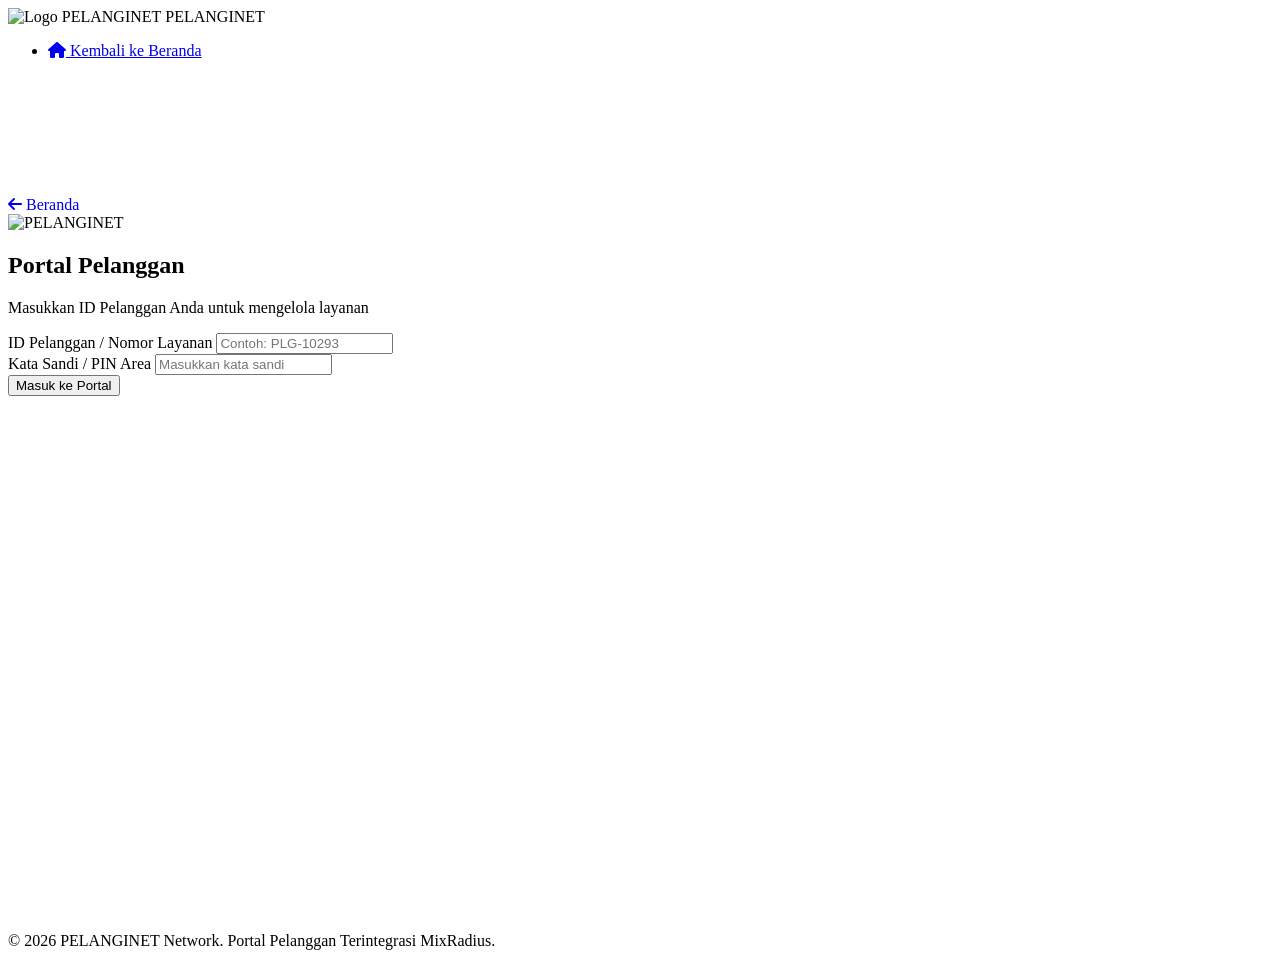
==== client.html @ 5dbf08d7 "Initial upload" ====
<!DOCTYPE html>
<html lang="id">
<head>
    <meta charset="UTF-8">
    <meta name="viewport" content="width=device-width, initial-scale=1.0, maximum-scale=1.0, user-scalable=no">
    <title>Portal Pelanggan - PELANGINET</title>
    <link rel="stylesheet" href="style.css">
    <link href="https://fonts.googleapis.com/css2?family=Poppins:wght@300;400;600;700&display=swap" rel="stylesheet">
    <link rel="stylesheet" href="https://cdnjs.cloudflare.com/ajax/libs/font-awesome/6.0.0/css/all.min.css">
</head>
<body style="background: var(--bg-light);">

<!-- NAVBAR CLIENT -->
<nav class="navbar">
    <div class="container nav-flex">
        <div class="logo">
            <img src="img/logo.png" alt="Logo PELANGINET" class="logo-img">
            PELANGI<span>NET</span>
        </div>
        <ul class="nav-links">
            <li><a href="index.html"><i class="fas fa-home"></i> Kembali ke Beranda</a></li>
        </ul>
    </div>
</nav>

<!-- CLIENT AREA SECTION -->
<section class="section" style="padding-top: 120px; min-height: 80vh;">
    <div class="container">
        
        <!-- FORM LOGIN CLIENT AREA -->
        <div id="login-client-card" class="client-card">
            <a href="index.html" class="btn-back" style="display:inline-block; text-decoration:none;"><i class="fas fa-arrow-left"></i> Beranda</a>
            <div class="client-header">
                <img src="img/logo.png" alt="PELANGINET" class="client-logo">
                <h2>Portal Pelanggan</h2>
                <p>Masukkan ID Pelanggan Anda untuk mengelola layanan</p>
            </div>
            <form id="formLoginClient" onsubmit="prosesLoginClient(event)">
                <div class="form-group">
                    <label for="idPelanggan">ID Pelanggan / Nomor Layanan</label>
                    <input type="text" id="idPelanggan" placeholder="Contoh: PLG-10293" required>
                </div>
                <div class="form-group">
                    <label for="passClient">Kata Sandi / PIN Area</label>
                    <input type="password" id="passClient" placeholder="Masukkan kata sandi" required>
                </div>
                <button type="submit" class="btn-submit">Masuk ke Portal</button>
            </form>
        </div>

        <!-- DASHBOARD CLIENT (INTEGRASI MIXRADIUS API UI) -->
        <div id="dashboard-client" class="dashboard-wrapper" style="display: none;">
            <div class="dash-topbar">
                <div>
                    <span class="welcome-text">Selamat Datang,</span>
                    <h3 id="dashNamaUser">Budi Santoso</h3>
                    <small id="dashIdUser">ID: PLG-10293</small>
                </div>
                <button class="btn-logout" onclick="logoutClient()"><i class="fas fa-sign-out-alt"></i> Keluar</button>
            </div>

            <div class="dash-grid">
                <!-- Status & Paket -->
                <div class="dash-card">
                    <div class="dash-card-header">
                        <i class="fas fa-wifi icon-dash"></i>
                        <h4>Status Berlangganan</h4>
                    </div>
                    <div class="status-badge active" id="dashStatusTag">AKTIF</div>
                    <div class="dash-info-list">
                        <p><strong>Paket:</strong> <span id="dashPaket">PELANGI Prime (7 Mbps)</span></p>
                        <p><strong>IP Address:</strong> <span id="dashIP">10.20.0.105</span></p>
                        <p><strong>Jatuh Tempo:</strong> <span id="dashJatuhTempo">28 Juli 2026</span></p>
                    </div>
                </div>

                <!-- Pembayaran Online -->
                <div class="dash-card">
                    <div class="dash-card-header">
                        <i class="fas fa-file-invoice-dollar icon-dash"></i>
                        <h4>Tagihan Bulan Ini</h4>
                    </div>
                    <div class="price-tag" id="dashTagihan">Rp 150.000</div>
                    <p class="text-sub">Status: <span id="statusBayar" class="text-unpaid">Belum Dibayar</span></p>
                    <button class="btn-card mt-15" onclick="prosesBayarOnline()">Bayar Online Sekarang <i class="fas fa-credit-card"></i></button>
                </div>

                <!-- Ubah Password Modem (MixRadius Integration) -->
                <div class="dash-card full-width">
                    <div class="dash-card-header">
                        <i class="fas fa-key icon-dash"></i>
                        <h4>Ubah Kata Sandi Wi-Fi Modem</h4>
                    </div>
                    <p class="text-sub">Perubahan password akan langsung dikirimkan ke perangkat modem Anda melalui sistem MixRadius.</p>
                    
                    <form id="formGantiPassWifi" onsubmit="prosesGantiPassWifi(event)" class="form-wifi">
                        <div class="form-group-inline">
                            <div class="form-group">
                                <label>SSID / Nama Wi-Fi</label>
                                <input type="text" id="wifiSSID" value="PELANGINET_BUDI" required>
                            </div>
                            <div class="form-group">
                                <label>Kata Sandi Wi-Fi Baru</label>
                                <input type="password" id="wifiPasswordBaru" placeholder="Minimal 8 karakter" minlength="8" required>
                            </div>
                        </div>
                        <button type="submit" class="btn-submit btn-accent"><i class="fas fa-sync"></i> Perbarui Password Wi-Fi</button>
                    </form>
                </div>
            </div>
        </div>

    </div>
</section>

<!-- FOOTER CLIENT -->
<footer class="footer">
    <div class="container footer-bottom" style="border: none; padding-top: 0;">
        <p>&copy; 2026 PELANGINET Network. Portal Pelanggan Terintegrasi MixRadius.</p>
    </div>
</footer>

<script src="client.js"></script>
</body>
</html>
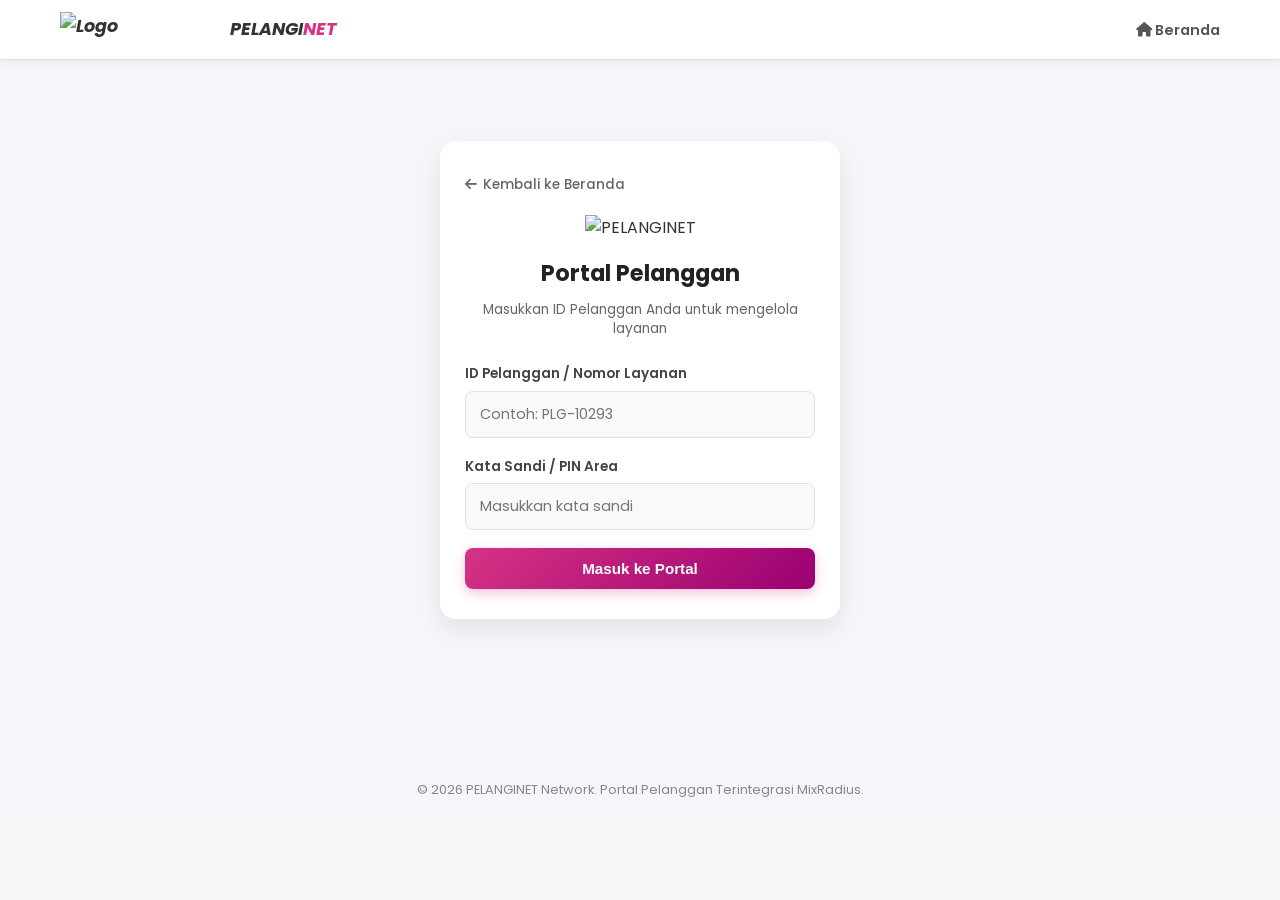
==== commit 91ab4f01: "aktiv menu togle" ====
--- a/client.html
+++ b/client.html
@@ -5,46 +5,198 @@
     <meta name="viewport" content="width=device-width, initial-scale=1.0, maximum-scale=1.0, user-scalable=no">
     <title>Portal Pelanggan - PELANGINET</title>
     <link rel="stylesheet" href="style.css">
-    <link href="https://fonts.googleapis.com/css2?family=Poppins:wght@300;400;600;700&display=swap" rel="stylesheet">
+    <link href="https://fonts.googleapis.com/css2?family=Poppins:wght@300;400;500;600;700&display=swap" rel="stylesheet">
     <link rel="stylesheet" href="https://cdnjs.cloudflare.com/ajax/libs/font-awesome/6.0.0/css/all.min.css">
+
+    <style>
+        /* Perbaikan Layout & Responsivitas Khusus Portal Client */
+        body {
+            font-family: 'Poppins', sans-serif;
+            background-color: #f4f6f9;
+            margin: 0;
+            padding: 0;
+        }
+
+        .navbar {
+            background: #fff;
+            padding: 12px 20px;
+            box-shadow: 0 2px 10px rgba(0,0,0,0.05);
+            display: flex;
+            justify-content: space-between;
+            align-items: center;
+        }
+
+        .logo {
+            display: flex;
+            align-items: center;
+            gap: 10px;
+            font-weight: 700;
+            font-size: 1.1rem;
+            color: #333;
+        }
+
+        .logo-img {
+            max-height: 35px;
+            width: auto;
+            object-fit: contain;
+        }
+
+        .client-section {
+            display: flex;
+            justify-content: center;
+            align-items: center;
+            min-height: calc(100vh - 140px);
+            padding: 20px 15px;
+        }
+
+        .client-card {
+            background: #ffffff;
+            border-radius: 16px;
+            box-shadow: 0 10px 25px rgba(0,0,0,0.08);
+            padding: 30px 25px;
+            max-width: 400px;
+            width: 100%;
+            margin: 0 auto;
+            box-sizing: border-box;
+        }
+
+        .btn-back-link {
+            display: inline-flex;
+            align-items: center;
+            gap: 6px;
+            color: #666;
+            text-decoration: none;
+            font-size: 0.85rem;
+            font-weight: 500;
+            margin-bottom: 20px;
+            transition: color 0.2s;
+        }
+
+        .btn-back-link:hover {
+            color: #000;
+        }
+
+        .client-header {
+            text-align: center;
+            margin-bottom: 25px;
+        }
+
+        /* Membatasi Ukuran Logo di Kartu Login agar Tidak Meluap */
+        .client-logo {
+            max-width: 130px;
+            height: auto;
+            margin-bottom: 15px;
+            object-fit: contain;
+        }
+
+        .client-header h2 {
+            margin: 0 0 8px 0;
+            font-size: 1.4rem;
+            color: #222;
+        }
+
+        .client-header p {
+            margin: 0;
+            font-size: 0.85rem;
+            color: #666;
+            line-height: 1.4;
+        }
+
+        .form-group {
+            margin-bottom: 18px;
+            text-align: left;
+        }
+
+        .form-group label {
+            display: block;
+            font-size: 0.85rem;
+            font-weight: 600;
+            margin-bottom: 6px;
+            color: #444;
+        }
+
+        .form-group input {
+            width: 100%;
+            padding: 12px 14px;
+            border: 1px solid #e0e0e0;
+            border-radius: 8px;
+            font-size: 0.9rem;
+            background: #f9f9f9;
+            box-sizing: border-box;
+            outline: none;
+            transition: border 0.2s, background 0.2s;
+        }
+
+        .form-group input:focus {
+            border-color: #d63384;
+            background: #fff;
+        }
+
+        .btn-submit-primary {
+            width: 100%;
+            padding: 12px;
+            background: linear-gradient(135deg, #d63384, #9a0071);
+            color: #fff;
+            border: none;
+            border-radius: 8px;
+            font-weight: 600;
+            font-size: 0.95rem;
+            cursor: pointer;
+            box-shadow: 0 4px 12px rgba(214, 51, 132, 0.3);
+            transition: opacity 0.2s;
+        }
+
+        .btn-submit-primary:hover {
+            opacity: 0.9;
+        }
+
+        .footer-client {
+            text-align: center;
+            padding: 20px;
+            font-size: 0.8rem;
+            color: #888;
+        }
+    </style>
 </head>
-<body style="background: var(--bg-light);">
+<body>
 
 <!-- NAVBAR CLIENT -->
 <nav class="navbar">
     <div class="container nav-flex">
         <div class="logo">
             <img src="img/logo.png" alt="Logo PELANGINET" class="logo-img">
-            PELANGI<span>NET</span>
+            <span>PELANGI<span style="color:#d63384;">NET</span></span>
         </div>
-        <ul class="nav-links">
-            <li><a href="index.html"><i class="fas fa-home"></i> Kembali ke Beranda</a></li>
+        <ul class="nav-links" style="list-style: none; margin: 0; padding: 0;">
+            <li><a href="index.html" style="text-decoration:none; color:#555; font-size: 0.9rem;"><i class="fas fa-home"></i> Beranda</a></li>
         </ul>
     </div>
 </nav>
 
 <!-- CLIENT AREA SECTION -->
-<section class="section" style="padding-top: 120px; min-height: 80vh;">
+<section class="client-section">
     <div class="container">
         
         <!-- FORM LOGIN CLIENT AREA -->
         <div id="login-client-card" class="client-card">
-            <a href="index.html" class="btn-back" style="display:inline-block; text-decoration:none;"><i class="fas fa-arrow-left"></i> Beranda</a>
+            <a href="index.html" class="btn-back-link"><i class="fas fa-arrow-left"></i> Kembali ke Beranda</a>
+            
             <div class="client-header">
                 <img src="img/logo.png" alt="PELANGINET" class="client-logo">
                 <h2>Portal Pelanggan</h2>
                 <p>Masukkan ID Pelanggan Anda untuk mengelola layanan</p>
             </div>
+
             <form id="formLoginClient" onsubmit="prosesLoginClient(event)">
                 <div class="form-group">
                     <label for="idPelanggan">ID Pelanggan / Nomor Layanan</label>
-                    <input type="text" id="idPelanggan" placeholder="Contoh: PLG-10293" required>
+                    <input type="text" id="idPelanggan" placeholder="Contoh: PLG-10293" required autocomplete="off">
                 </div>
                 <div class="form-group">
                     <label for="passClient">Kata Sandi / PIN Area</label>
                     <input type="password" id="passClient" placeholder="Masukkan kata sandi" required>
                 </div>
-                <button type="submit" class="btn-submit">Masuk ke Portal</button>
+                <button type="submit" class="btn-submit-primary">Masuk ke Portal</button>
             </form>
         </div>
 
@@ -114,10 +266,8 @@
 </section>
 
 <!-- FOOTER CLIENT -->
-<footer class="footer">
-    <div class="container footer-bottom" style="border: none; padding-top: 0;">
-        <p>&copy; 2026 PELANGINET Network. Portal Pelanggan Terintegrasi MixRadius.</p>
-    </div>
+<footer class="footer-client">
+    <p>&copy; 2026 PELANGINET Network. Portal Pelanggan Terintegrasi MixRadius.</p>
 </footer>
 
 <script src="client.js"></script>
--- a/style.css
+++ b/style.css
@@ -0,0 +1,747 @@
+:root {
+    --magenta: #e60067;
+    --magenta-hover: #c40057;
+    --dark-header: #111111;
+    --bg-light: #f5f6f8;
+    --card-bg: #ffffff;
+    --text-color: #333333;
+    --border-color: #e0e0e0;
+}
+
+* { 
+    margin: 0; 
+    padding: 0; 
+    box-sizing: border-box; 
+}
+
+html, body { 
+    font-family: 'Poppins', sans-serif; 
+    background: var(--bg-light); 
+    color: var(--text-color); 
+    line-height: 1.6; 
+    overflow-x: hidden; 
+    width: 100%; 
+    position: relative; 
+}
+
+.container { 
+    max-width: 1200px; 
+    margin: 0 auto; 
+    padding: 0 20px; 
+    width: 100%; 
+}
+
+.section { 
+    padding: 80px 0; 
+}
+
+/* NAVBAR */
+.navbar { 
+    position: fixed; 
+    width: 100%; 
+    top: 0; 
+    left: 0;
+    background: #ffffff; 
+    z-index: 1000; 
+    padding: 10px 0; 
+    border-bottom: 1px solid var(--border-color); 
+    box-shadow: 0 2px 10px rgba(0,0,0,0.05);
+}
+
+.nav-flex { 
+    display: flex; 
+    justify-content: space-between; 
+    align-items: center; 
+}
+
+.logo { 
+    font-size: 1.5rem; 
+    font-weight: 700; 
+    font-style: italic; 
+    display: flex; 
+    align-items: center; 
+    gap: 10px; 
+    color: #111; 
+}
+
+.logo-img { 
+    height: 45px; 
+    max-width: 160px;
+    width: auto; 
+    object-fit: contain; 
+}
+
+.magenta-text { 
+    color: var(--magenta) !important; 
+    font-weight: bold; 
+}
+
+.nav-links { 
+    display: flex; 
+    list-style: none; 
+    align-items: center; 
+}
+
+.nav-links li { 
+    margin-left: 20px; 
+}
+
+.nav-links a { 
+    text-decoration: none; 
+    color: #444; 
+    font-size: 0.9rem; 
+    transition: 0.3s; 
+    font-weight: 600; 
+}
+
+.nav-links a:hover { 
+    color: var(--magenta); 
+}
+
+.btn-client {
+    border: 1px solid var(--magenta);
+    color: var(--magenta) !important;
+    padding: 7px 16px;
+    border-radius: 6px;
+    font-weight: 600;
+}
+
+.btn-client:hover {
+    background: #fdf0f4;
+}
+
+.btn-nav { 
+    background: var(--magenta); 
+    color: #fff !important; 
+    padding: 8px 20px; 
+    border-radius: 6px; 
+    font-weight: bold; 
+}
+
+/* TOGGLE HAMBURGER MENU */
+.menu-toggle { 
+    display: none; 
+    flex-direction: column; 
+    cursor: pointer; 
+    gap: 5px; 
+    z-index: 1100; 
+}
+
+.bar { 
+    width: 25px; 
+    height: 3px; 
+    background-color: var(--magenta); 
+    transition: 0.3s; 
+    border-radius: 2px;
+}
+
+/* ANIMASI HAMBURGER KE SILANG (X) */
+.menu-toggle.active .bar:nth-child(1) {
+    transform: translateY(8px) rotate(45deg);
+}
+
+.menu-toggle.active .bar:nth-child(2) {
+    opacity: 0;
+}
+
+.menu-toggle.active .bar:nth-child(3) {
+    transform: translateY(-8px) rotate(-45deg);
+}
+
+/* HERO SECTION */
+.hero {
+    min-height: 90vh;
+    background: linear-gradient(rgba(255, 255, 255, 0.92), rgba(255, 255, 255, 0.92));
+    display: flex;
+    align-items: center;
+    padding-top: 100px;
+}
+
+.hero-flex { 
+    display: flex; 
+    align-items: center; 
+    justify-content: space-between; 
+    gap: 40px; 
+    width: 100%;
+}
+
+.hero-text { 
+    flex: 1; 
+}
+
+.hero h1 { 
+    font-size: 3rem; 
+    line-height: 1.2; 
+    margin-bottom: 20px; 
+    color: #111; 
+}
+
+.hero h1 span { 
+    color: var(--magenta); 
+}
+
+.hero p { 
+    font-size: 1.05rem; 
+    color: #666; 
+    margin-bottom: 30px; 
+    max-width: 550px; 
+}
+
+.btn-primary { 
+    padding: 14px 35px; 
+    background: var(--magenta); 
+    color: #fff; 
+    text-decoration: none; 
+    border-radius: 8px; 
+    font-weight: bold; 
+    display: inline-block; 
+    box-shadow: 0 4px 15px rgba(230, 0, 103, 0.3);
+    transition: 0.3s;
+}
+
+.btn-primary:hover { 
+    background: var(--magenta-hover); 
+}
+
+.hero-slider-container { 
+    flex: 1; 
+    display: flex; 
+    justify-content: flex-end; 
+}
+
+.slider {
+    width: 100%;
+    max-width: 480px;
+    height: 320px;
+    position: relative;
+    overflow: hidden;
+    border-radius: 16px;
+    border: 2px solid var(--magenta);
+    box-shadow: 0 10px 25px rgba(230, 0, 103, 0.15);
+}
+
+.slides { 
+    display: flex; 
+    width: 300%; 
+    height: 100%; 
+    animation: sliderMove 12s infinite; 
+}
+
+.slide { 
+    width: 33.33%; 
+    position: relative; 
+}
+
+.slide img { 
+    width: 100%; 
+    height: 100%; 
+    object-fit: cover; 
+}
+
+.slide-caption {
+    position: absolute; 
+    bottom: 20px; 
+    left: 20px;
+    background: rgba(255, 255, 255, 0.9);
+    color: #111; 
+    padding: 8px 20px; 
+    border-radius: 50px;
+    border-left: 4px solid var(--magenta); 
+    font-size: 0.85rem; 
+    font-weight: 600;
+}
+
+@keyframes sliderMove {
+    0%, 30% { transform: translateX(0); }
+    33%, 63% { transform: translateX(-33.33%); }
+    66%, 96% { transform: translateX(-66.66%); }
+    100% { transform: translateX(0); }
+}
+
+/* PROMO SLIDER */
+.promo-slider-section { 
+    padding: 40px 0; 
+    background: var(--bg-light); 
+}
+
+.promo-wrapper { 
+    position: relative; 
+    width: 100%; 
+    height: 250px; 
+    overflow: hidden; 
+    border-radius: 16px; 
+    box-shadow: 0 5px 20px rgba(0,0,0,0.08); 
+}
+
+.promo-slides { 
+    display: flex; 
+    width: 300%; 
+    height: 100%; 
+    transition: transform 0.6s ease; 
+}
+
+.promo-slide { 
+    width: 33.333%; 
+    height: 100%; 
+    position: relative; 
+}
+
+.promo-slide img { 
+    width: 100%; 
+    height: 100%; 
+    object-fit: cover; 
+}
+
+.promo-nav-btn {
+    position: absolute; 
+    top: 50%; 
+    transform: translateY(-50%);
+    background: rgba(255, 255, 255, 0.9); 
+    border: none; 
+    color: var(--magenta);
+    width: 40px; 
+    height: 40px; 
+    border-radius: 50%; 
+    cursor: pointer; 
+    z-index: 10;
+    display: flex; 
+    justify-content: center; 
+    align-items: center; 
+    font-size: 1.1rem;
+    box-shadow: 0 2px 10px rgba(0,0,0,0.1); 
+    transition: 0.3s;
+}
+
+.promo-nav-btn:hover { 
+    background: var(--magenta); 
+    color: #fff; 
+}
+
+.prev-p { left: 15px; } 
+.next-p { right: 15px; }
+
+/* FEATURES */
+.features-grid { 
+    display: grid; 
+    grid-template-columns: repeat(auto-fit, minmax(280px, 1fr)); 
+    gap: 25px; 
+}
+
+.feature-item { 
+    text-align: center; 
+    padding: 30px; 
+    background: var(--card-bg); 
+    border-radius: 16px; 
+    border: 1px solid var(--border-color); 
+    box-shadow: 0 4px 15px rgba(0,0,0,0.03); 
+}
+
+.feature-item i { 
+    font-size: 2.2rem; 
+    color: var(--magenta); 
+    margin-bottom: 15px; 
+}
+
+.feature-item h4 { 
+    font-size: 1.2rem; 
+    margin-bottom: 10px; 
+    color: #111; 
+}
+
+.feature-item p { 
+    color: #666; 
+    font-size: 0.9rem; 
+}
+
+/* PAKET SECTION */
+.section-title { 
+    text-align: center; 
+    margin-bottom: 30px; 
+    font-size: 2rem; 
+    color: #111; 
+}
+
+.tab-wrapper { 
+    display: flex; 
+    justify-content: center; 
+    margin-bottom: 30px; 
+}
+
+.tab-nav { 
+    background: #e9ecef; 
+    padding: 5px; 
+    border-radius: 12px; 
+    display: flex; 
+    gap: 5px; 
+}
+
+.tab-btn {
+    padding: 10px 24px; 
+    border: none; 
+    background: none; 
+    color: #555;
+    cursor: pointer; 
+    border-radius: 8px; 
+    font-weight: 700; 
+    min-width: 130px; 
+    transition: 0.3s;
+}
+
+.tab-btn.active { 
+    background: var(--magenta); 
+    color: #fff; 
+    box-shadow: 0 4px 10px rgba(230, 0, 103, 0.2); 
+}
+
+.tab-content { 
+    display: none; 
+    width: 100%; 
+}
+
+.tab-content.active { 
+    display: block; 
+    animation: fadeIn 0.4s ease-in-out; 
+}
+
+.grid-pricing { 
+    display: grid; 
+    grid-template-columns: repeat(auto-fit, minmax(280px, 1fr)); 
+    gap: 25px; 
+}
+
+.card {
+    background: var(--card-bg); 
+    padding: 30px 20px; 
+    border-radius: 16px; 
+    text-align: center;
+    border: 2px solid var(--border-color); 
+    position: relative; 
+    transition: 0.3s;
+    box-shadow: 0 5px 15px rgba(0,0,0,0.03);
+}
+
+.card.featured {
+    border-color: var(--magenta);
+    box-shadow: 0 8px 25px rgba(230, 0, 103, 0.15);
+}
+
+.badge {
+    position: absolute; 
+    top: -14px; 
+    right: 15px; 
+    background: #000;
+    color: #fff; 
+    padding: 4px 12px; 
+    border-radius: 6px; 
+    font-size: 0.75rem; 
+    font-weight: bold;
+}
+
+.card-img { 
+    width: 100%; 
+    height: 130px; 
+    object-fit: cover; 
+    border-radius: 10px; 
+    margin-bottom: 15px; 
+}
+
+.speed { 
+    font-size: 2.2rem; 
+    font-weight: 700; 
+    color: var(--magenta); 
+    margin-bottom: 5px; 
+}
+
+.speed span { 
+    font-size: 1rem; 
+    color: #555; 
+}
+
+.price { 
+    font-size: 1.7rem; 
+    font-weight: 700; 
+    margin-bottom: 20px; 
+    color: #111; 
+}
+
+.price span { 
+    font-size: 0.85rem; 
+    color: #777; 
+}
+
+.voucher-desc { 
+    font-size: 0.85rem; 
+    color: #666; 
+    margin-bottom: 10px; 
+}
+
+.card-features { 
+    list-style: none; 
+    margin-bottom: 25px; 
+    text-align: left; 
+}
+
+.card-features li { 
+    margin-bottom: 8px; 
+    font-size: 0.85rem; 
+    color: #555; 
+}
+
+.card-features i { 
+    color: var(--magenta); 
+    margin-right: 8px; 
+}
+
+.btn-card {
+    width: 100%; 
+    padding: 12px; 
+    background: var(--magenta); 
+    color: #fff;
+    border: none; 
+    border-radius: 10px; 
+    font-weight: bold; 
+    cursor: pointer; 
+    font-size: 0.95rem;
+    transition: 0.3s;
+}
+
+.btn-card:hover { 
+    background: var(--magenta-hover); 
+}
+
+/* ABOUT SECTION */
+.about-section { 
+    padding: 80px 0; 
+    background: #ffffff; 
+}
+
+.about-container { 
+    display: grid; 
+    grid-template-columns: 1.2fr 0.8fr; 
+    gap: 40px; 
+    align-items: center; 
+}
+
+.about-logo-wrapper { 
+    display: flex; 
+    align-items: center; 
+    gap: 15px; 
+    margin-bottom: 15px; 
+}
+
+.about-logo-img { 
+    height: 60px; 
+    width: auto; 
+    object-fit: contain; 
+}
+
+.about-lead { 
+    font-size: 1.1rem; 
+    color: var(--magenta); 
+    font-weight: 600; 
+    margin-bottom: 15px; 
+}
+
+.mission-grid { 
+    display: grid; 
+    grid-template-columns: 1fr 1fr; 
+    gap: 15px; 
+    margin-top: 20px; 
+}
+
+.mission-item { 
+    background: var(--bg-light); 
+    padding: 18px; 
+    border-radius: 12px; 
+    border-left: 4px solid var(--magenta); 
+}
+
+.about-stats { 
+    display: grid; 
+    grid-template-columns: 1fr 1fr; 
+    gap: 15px; 
+}
+
+/* FORM REGISTER */
+.form-container {
+    background: var(--card-bg); 
+    padding: 35px; 
+    border-radius: 20px;
+    border: 2px solid var(--magenta); 
+    max-width: 480px; 
+    margin: 0 auto;
+    box-shadow: 0 10px 30px rgba(0,0,0,0.08);
+}
+
+.form-group { 
+    margin-bottom: 18px; 
+    text-align: left; 
+}
+
+.form-group label { 
+    display: block; 
+    margin-bottom: 6px; 
+    color: #111; 
+    font-weight: 600; 
+    font-size: 0.85rem; 
+}
+
+.form-group input, .form-group textarea {
+    width: 100%; 
+    padding: 12px; 
+    background: #fafafa; 
+    border: 1px solid var(--border-color);
+    color: #333; 
+    border-radius: 8px; 
+    outline: none; 
+    font-family: inherit;
+}
+
+.btn-submit {
+    width: 100%; 
+    padding: 14px; 
+    background: var(--magenta); 
+    border: none;
+    color: #fff; 
+    font-weight: bold; 
+    border-radius: 10px; 
+    cursor: pointer; 
+    font-size: 1rem;
+}
+
+.btn-back { 
+    background: none; 
+    border: 1px solid #ccc; 
+    color: #666; 
+    padding: 6px 15px; 
+    border-radius: 6px; 
+    cursor: pointer; 
+    margin-bottom: 20px; 
+}
+
+/* FOOTER */
+.footer { 
+    background: #ffffff; 
+    color: var(--text-color); 
+    padding: 50px 0 20px; 
+    border-top: 1px solid var(--border-color); 
+}
+
+.footer-grid { 
+    display: grid; 
+    grid-template-columns: repeat(auto-fit, minmax(220px, 1fr)); 
+    gap: 30px; 
+    margin-bottom: 30px; 
+}
+
+.foot-col h3 { 
+    font-size: 1.1rem; 
+    margin-bottom: 15px; 
+    color: var(--magenta); 
+}
+
+.foot-col p { 
+    color: #555555; 
+    font-size: 0.85rem; 
+    margin-bottom: 8px; 
+}
+
+.footer-bottom { 
+    text-align: center; 
+    border-top: 1px solid var(--border-color); 
+    padding-top: 20px; 
+    color: #777777; 
+    font-size: 0.8rem; 
+}
+
+/* FLOATING WA */
+.wa-float {
+    position: fixed; 
+    bottom: 25px; 
+    right: 25px; 
+    width: 55px; 
+    height: 55px;
+    background: #25d366; 
+    color: white; 
+    border-radius: 50%; 
+    display: flex;
+    justify-content: center; 
+    align-items: center; 
+    font-size: 28px; 
+    z-index: 9999;
+    box-shadow: 0 4px 15px rgba(0,0,0,0.2);
+    text-decoration: none;
+}
+
+/* RESPONSIVE DESIGN (MOBILE FIX) */
+@media (max-width: 768px) {
+    .menu-toggle { 
+        display: flex; 
+    }
+
+    .nav-links {
+        position: fixed; 
+        right: -100%; 
+        top: 0; 
+        background: #ffffff;
+        width: 75%; 
+        height: 100vh; 
+        flex-direction: column; 
+        justify-content: center;
+        transition: 0.4s ease; 
+        z-index: 1050; 
+        box-shadow: -5px 0 15px rgba(0,0,0,0.1);
+        padding: 40px 20px;
+    }
+
+    .nav-links.active { 
+        right: 0; 
+    }
+
+    .nav-links li { 
+        margin: 15px 0; 
+        width: 100%;
+        text-align: center;
+    }
+
+    .hero-flex { 
+        flex-direction: column; 
+        text-align: center; 
+        padding-top: 20px; 
+        gap: 30px; 
+    }
+
+    .hero h1 { 
+        font-size: 2.2rem; 
+    }
+
+    .hero p {
+        margin: 0 auto 25px auto;
+    }
+
+    .hero-slider-container { 
+        width: 100%; 
+        justify-content: center; 
+    }
+
+    .slider { 
+        height: 220px; 
+    }
+
+    .about-container, .mission-grid { 
+        grid-template-columns: 1fr; 
+    }
+
+    .about-logo-wrapper { 
+        justify-content: center; 
+    }
+
+    .promo-wrapper { 
+        height: 180px; 
+    }
+}
+
+@keyframes fadeIn { 
+    from { opacity: 0; } 
+    to { opacity: 1; } 
+}
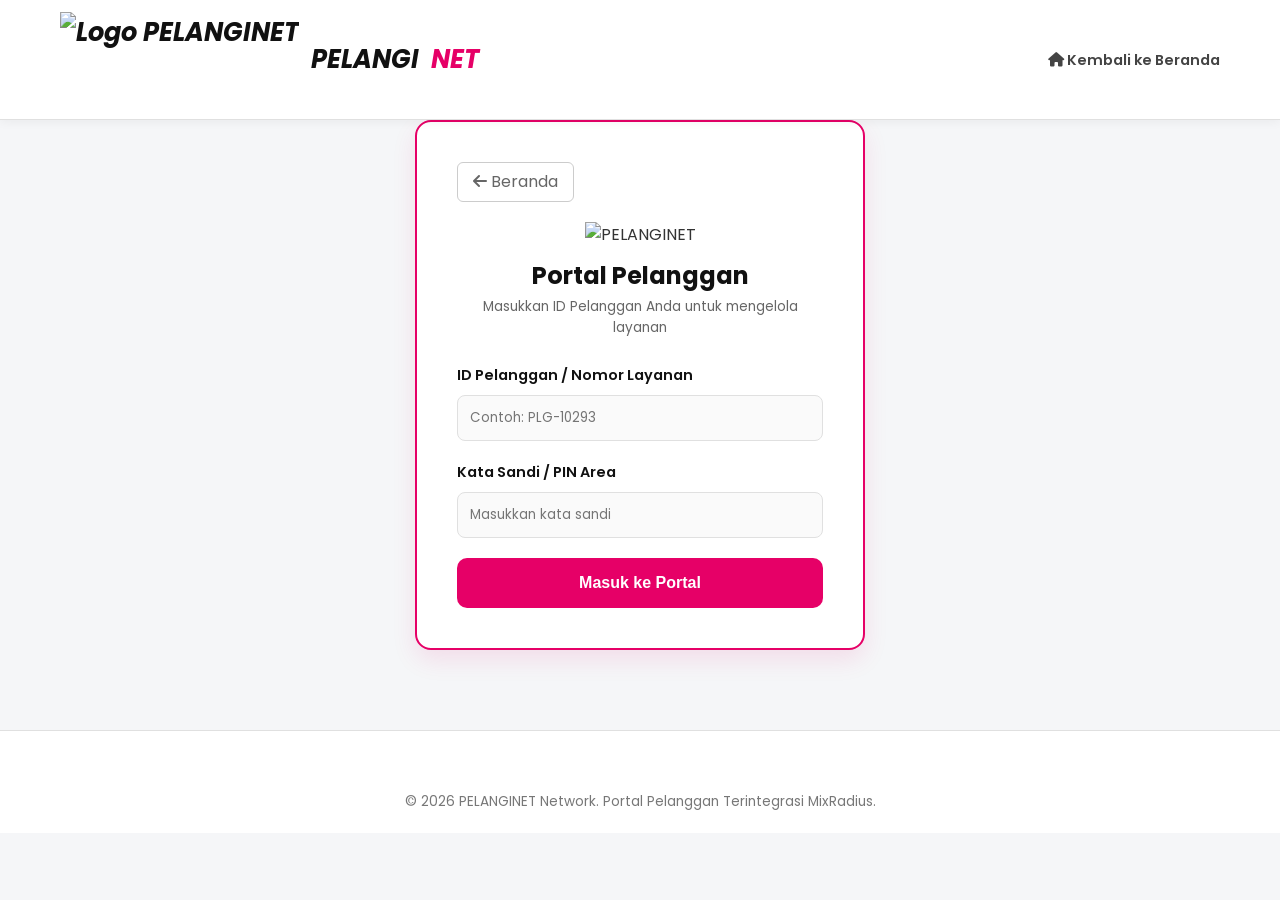
==== commit 06cc8a8e: "fix" ====
--- a/client.html
+++ b/client.html
@@ -5,198 +5,46 @@
     <meta name="viewport" content="width=device-width, initial-scale=1.0, maximum-scale=1.0, user-scalable=no">
     <title>Portal Pelanggan - PELANGINET</title>
     <link rel="stylesheet" href="style.css">
-    <link href="https://fonts.googleapis.com/css2?family=Poppins:wght@300;400;500;600;700&display=swap" rel="stylesheet">
+    <link href="https://fonts.googleapis.com/css2?family=Poppins:wght@300;400;600;700&display=swap" rel="stylesheet">
     <link rel="stylesheet" href="https://cdnjs.cloudflare.com/ajax/libs/font-awesome/6.0.0/css/all.min.css">
-
-    <style>
-        /* Perbaikan Layout & Responsivitas Khusus Portal Client */
-        body {
-            font-family: 'Poppins', sans-serif;
-            background-color: #f4f6f9;
-            margin: 0;
-            padding: 0;
-        }
-
-        .navbar {
-            background: #fff;
-            padding: 12px 20px;
-            box-shadow: 0 2px 10px rgba(0,0,0,0.05);
-            display: flex;
-            justify-content: space-between;
-            align-items: center;
-        }
-
-        .logo {
-            display: flex;
-            align-items: center;
-            gap: 10px;
-            font-weight: 700;
-            font-size: 1.1rem;
-            color: #333;
-        }
-
-        .logo-img {
-            max-height: 35px;
-            width: auto;
-            object-fit: contain;
-        }
-
-        .client-section {
-            display: flex;
-            justify-content: center;
-            align-items: center;
-            min-height: calc(100vh - 140px);
-            padding: 20px 15px;
-        }
-
-        .client-card {
-            background: #ffffff;
-            border-radius: 16px;
-            box-shadow: 0 10px 25px rgba(0,0,0,0.08);
-            padding: 30px 25px;
-            max-width: 400px;
-            width: 100%;
-            margin: 0 auto;
-            box-sizing: border-box;
-        }
-
-        .btn-back-link {
-            display: inline-flex;
-            align-items: center;
-            gap: 6px;
-            color: #666;
-            text-decoration: none;
-            font-size: 0.85rem;
-            font-weight: 500;
-            margin-bottom: 20px;
-            transition: color 0.2s;
-        }
-
-        .btn-back-link:hover {
-            color: #000;
-        }
-
-        .client-header {
-            text-align: center;
-            margin-bottom: 25px;
-        }
-
-        /* Membatasi Ukuran Logo di Kartu Login agar Tidak Meluap */
-        .client-logo {
-            max-width: 130px;
-            height: auto;
-            margin-bottom: 15px;
-            object-fit: contain;
-        }
-
-        .client-header h2 {
-            margin: 0 0 8px 0;
-            font-size: 1.4rem;
-            color: #222;
-        }
-
-        .client-header p {
-            margin: 0;
-            font-size: 0.85rem;
-            color: #666;
-            line-height: 1.4;
-        }
-
-        .form-group {
-            margin-bottom: 18px;
-            text-align: left;
-        }
-
-        .form-group label {
-            display: block;
-            font-size: 0.85rem;
-            font-weight: 600;
-            margin-bottom: 6px;
-            color: #444;
-        }
-
-        .form-group input {
-            width: 100%;
-            padding: 12px 14px;
-            border: 1px solid #e0e0e0;
-            border-radius: 8px;
-            font-size: 0.9rem;
-            background: #f9f9f9;
-            box-sizing: border-box;
-            outline: none;
-            transition: border 0.2s, background 0.2s;
-        }
-
-        .form-group input:focus {
-            border-color: #d63384;
-            background: #fff;
-        }
-
-        .btn-submit-primary {
-            width: 100%;
-            padding: 12px;
-            background: linear-gradient(135deg, #d63384, #9a0071);
-            color: #fff;
-            border: none;
-            border-radius: 8px;
-            font-weight: 600;
-            font-size: 0.95rem;
-            cursor: pointer;
-            box-shadow: 0 4px 12px rgba(214, 51, 132, 0.3);
-            transition: opacity 0.2s;
-        }
-
-        .btn-submit-primary:hover {
-            opacity: 0.9;
-        }
-
-        .footer-client {
-            text-align: center;
-            padding: 20px;
-            font-size: 0.8rem;
-            color: #888;
-        }
-    </style>
 </head>
-<body>
+<body style="background: var(--bg-light);">
 
 <!-- NAVBAR CLIENT -->
 <nav class="navbar">
     <div class="container nav-flex">
         <div class="logo">
             <img src="img/logo.png" alt="Logo PELANGINET" class="logo-img">
-            <span>PELANGI<span style="color:#d63384;">NET</span></span>
+            PELANGI<span>NET</span>
         </div>
-        <ul class="nav-links" style="list-style: none; margin: 0; padding: 0;">
-            <li><a href="index.html" style="text-decoration:none; color:#555; font-size: 0.9rem;"><i class="fas fa-home"></i> Beranda</a></li>
+        <ul class="nav-links">
+            <li><a href="index.html"><i class="fas fa-home"></i> Kembali ke Beranda</a></li>
         </ul>
     </div>
 </nav>
 
 <!-- CLIENT AREA SECTION -->
-<section class="client-section">
+<section class="section" style="padding-top: 120px; min-height: 80vh;">
     <div class="container">
         
         <!-- FORM LOGIN CLIENT AREA -->
         <div id="login-client-card" class="client-card">
-            <a href="index.html" class="btn-back-link"><i class="fas fa-arrow-left"></i> Kembali ke Beranda</a>
-            
+            <a href="index.html" class="btn-back" style="display:inline-block; text-decoration:none;"><i class="fas fa-arrow-left"></i> Beranda</a>
             <div class="client-header">
                 <img src="img/logo.png" alt="PELANGINET" class="client-logo">
                 <h2>Portal Pelanggan</h2>
                 <p>Masukkan ID Pelanggan Anda untuk mengelola layanan</p>
             </div>
-
             <form id="formLoginClient" onsubmit="prosesLoginClient(event)">
                 <div class="form-group">
                     <label for="idPelanggan">ID Pelanggan / Nomor Layanan</label>
-                    <input type="text" id="idPelanggan" placeholder="Contoh: PLG-10293" required autocomplete="off">
+                    <input type="text" id="idPelanggan" placeholder="Contoh: PLG-10293" required>
                 </div>
                 <div class="form-group">
                     <label for="passClient">Kata Sandi / PIN Area</label>
                     <input type="password" id="passClient" placeholder="Masukkan kata sandi" required>
                 </div>
-                <button type="submit" class="btn-submit-primary">Masuk ke Portal</button>
+                <button type="submit" class="btn-submit">Masuk ke Portal</button>
             </form>
         </div>
 
@@ -266,8 +114,10 @@
 </section>
 
 <!-- FOOTER CLIENT -->
-<footer class="footer-client">
-    <p>&copy; 2026 PELANGINET Network. Portal Pelanggan Terintegrasi MixRadius.</p>
+<footer class="footer">
+    <div class="container footer-bottom" style="border: none; padding-top: 0;">
+        <p>&copy; 2026 PELANGINET Network. Portal Pelanggan Terintegrasi MixRadius.</p>
+    </div>
 </footer>
 
 <script src="client.js"></script>
--- a/style.css
+++ b/style.css
@@ -8,95 +8,40 @@
     --border-color: #e0e0e0;
 }
 
-* { 
-    margin: 0; 
-    padding: 0; 
-    box-sizing: border-box; 
-}
-
-html, body { 
+* { margin: 0; padding: 0; box-sizing: border-box; }
+body { 
     font-family: 'Poppins', sans-serif; 
     background: var(--bg-light); 
     color: var(--text-color); 
     line-height: 1.6; 
     overflow-x: hidden; 
-    width: 100%; 
-    position: relative; 
-}
-
-.container { 
-    max-width: 1200px; 
-    margin: 0 auto; 
-    padding: 0 20px; 
-    width: 100%; 
-}
-
-.section { 
-    padding: 80px 0; 
-}
-
-/* NAVBAR */
+}
+
+html, body { overflow-x: hidden; width: 100%; position: relative; }
+.container { max-width: 1200px; margin: 0 auto; padding: 0 20px; width: 100%; box-sizing: border-box; }
+.section { padding: 80px 0; }
+
+/* Navbar */
 .navbar { 
     position: fixed; 
     width: 100%; 
     top: 0; 
-    left: 0;
     background: #ffffff; 
     z-index: 1000; 
-    padding: 10px 0; 
+    padding: 12px 0; 
     border-bottom: 1px solid var(--border-color); 
     box-shadow: 0 2px 10px rgba(0,0,0,0.05);
 }
-
-.nav-flex { 
-    display: flex; 
-    justify-content: space-between; 
-    align-items: center; 
-}
-
-.logo { 
-    font-size: 1.5rem; 
-    font-weight: 700; 
-    font-style: italic; 
-    display: flex; 
-    align-items: center; 
-    gap: 10px; 
-    color: #111; 
-}
-
-.logo-img { 
-    height: 45px; 
-    max-width: 160px;
-    width: auto; 
-    object-fit: contain; 
-}
-
-.magenta-text { 
-    color: var(--magenta) !important; 
-    font-weight: bold; 
-}
-
-.nav-links { 
-    display: flex; 
-    list-style: none; 
-    align-items: center; 
-}
-
-.nav-links li { 
-    margin-left: 20px; 
-}
-
-.nav-links a { 
-    text-decoration: none; 
-    color: #444; 
-    font-size: 0.9rem; 
-    transition: 0.3s; 
-    font-weight: 600; 
-}
-
-.nav-links a:hover { 
-    color: var(--magenta); 
-}
+.nav-flex { display: flex; justify-content: space-between; align-items: center; position: relative; padding: 0 20px; }
+
+.logo { font-size: 1.6rem; font-weight: 700; font-style: italic; display: flex; align-items: center; gap: 12px; color: #111; }
+.logo span { color: var(--magenta); }
+.logo-img { height: 95px; width: auto; object-fit: contain; }
+
+.nav-links { display: flex; list-style: none; align-items: center; }
+.nav-links li { margin-left: 20px; }
+.nav-links a { text-decoration: none; color: #444; font-size: 0.9rem; transition: 0.3s; font-weight: 600; }
+.nav-links a:hover { color: var(--magenta); }
 
 .btn-client {
     border: 1px solid var(--magenta);
@@ -105,88 +50,26 @@
     border-radius: 6px;
     font-weight: 600;
 }
-
 .btn-client:hover {
     background: #fdf0f4;
 }
 
-.btn-nav { 
-    background: var(--magenta); 
-    color: #fff !important; 
-    padding: 8px 20px; 
-    border-radius: 6px; 
-    font-weight: bold; 
-}
-
-/* TOGGLE HAMBURGER MENU */
-.menu-toggle { 
-    display: none; 
-    flex-direction: column; 
-    cursor: pointer; 
-    gap: 5px; 
-    z-index: 1100; 
-}
-
-.bar { 
-    width: 25px; 
-    height: 3px; 
-    background-color: var(--magenta); 
-    transition: 0.3s; 
-    border-radius: 2px;
-}
-
-/* ANIMASI HAMBURGER KE SILANG (X) */
-.menu-toggle.active .bar:nth-child(1) {
-    transform: translateY(8px) rotate(45deg);
-}
-
-.menu-toggle.active .bar:nth-child(2) {
-    opacity: 0;
-}
-
-.menu-toggle.active .bar:nth-child(3) {
-    transform: translateY(-8px) rotate(-45deg);
-}
-
-/* HERO SECTION */
+.btn-nav { background: var(--magenta); color: #fff !important; padding: 8px 20px; border-radius: 6px; font-weight: bold; }
+
+/* Hero */
 .hero {
-    min-height: 90vh;
-    background: linear-gradient(rgba(255, 255, 255, 0.92), rgba(255, 255, 255, 0.92));
+    min-height: 100vh;
+    background: linear-gradient(rgba(255, 255, 255, 0.9), rgba(255, 255, 255, 0.9)), 
+                url('img/bg-hero.jpg') center/cover no-repeat;
     display: flex;
     align-items: center;
-    padding-top: 100px;
-}
-
-.hero-flex { 
-    display: flex; 
-    align-items: center; 
-    justify-content: space-between; 
-    gap: 40px; 
-    width: 100%;
-}
-
-.hero-text { 
-    flex: 1; 
-}
-
-.hero h1 { 
-    font-size: 3rem; 
-    line-height: 1.2; 
-    margin-bottom: 20px; 
-    color: #111; 
-}
-
-.hero h1 span { 
-    color: var(--magenta); 
-}
-
-.hero p { 
-    font-size: 1.05rem; 
-    color: #666; 
-    margin-bottom: 30px; 
-    max-width: 550px; 
-}
-
+    padding-top: 80px;
+}
+.hero-flex { display: flex; align-items: center; justify-content: space-between; gap: 40px; height: 100%; }
+.hero-text { flex: 1; }
+.hero h1 { font-size: 3.5rem; line-height: 1.1; margin-bottom: 20px; color: #111; }
+.hero h1 span { color: var(--magenta); }
+.hero p { font-size: 1.1rem; color: #666; margin-bottom: 30px; max-width: 600px; }
 .btn-primary { 
     padding: 14px 35px; 
     background: var(--magenta); 
@@ -198,59 +81,29 @@
     box-shadow: 0 4px 15px rgba(230, 0, 103, 0.3);
     transition: 0.3s;
 }
-
-.btn-primary:hover { 
-    background: var(--magenta-hover); 
-}
-
-.hero-slider-container { 
-    flex: 1; 
-    display: flex; 
-    justify-content: flex-end; 
-}
-
+.btn-primary:hover { background: var(--magenta-hover); }
+
+/* Slider Hero */
+.hero-slider-container { flex: 1; display: flex; justify-content: flex-end; }
 .slider {
     width: 100%;
-    max-width: 480px;
-    height: 320px;
+    max-width: 500px;
+    height: 350px;
     position: relative;
     overflow: hidden;
     border-radius: 16px;
     border: 2px solid var(--magenta);
     box-shadow: 0 10px 25px rgba(230, 0, 103, 0.15);
 }
-
-.slides { 
-    display: flex; 
-    width: 300%; 
-    height: 100%; 
-    animation: sliderMove 12s infinite; 
-}
-
-.slide { 
-    width: 33.33%; 
-    position: relative; 
-}
-
-.slide img { 
-    width: 100%; 
-    height: 100%; 
-    object-fit: cover; 
-}
-
+.slides { display: flex; width: 300%; height: 100%; animation: sliderMove 12s infinite; }
+.slide { width: 33.33%; position: relative; }
+.slide img { width: 100%; height: 100%; object-fit: cover; }
 .slide-caption {
-    position: absolute; 
-    bottom: 20px; 
-    left: 20px;
+    position: absolute; bottom: 20px; left: 20px;
     background: rgba(255, 255, 255, 0.9);
-    color: #111; 
-    padding: 8px 20px; 
-    border-radius: 50px;
-    border-left: 4px solid var(--magenta); 
-    font-size: 0.85rem; 
-    font-weight: 600;
-}
-
+    color: #111; padding: 8px 20px; border-radius: 50px;
+    border-left: 4px solid var(--magenta); font-size: 0.9rem; font-weight: 600;
+}
 @keyframes sliderMove {
     0%, 30% { transform: translateX(0); }
     33%, 63% { transform: translateX(-33.33%); }
@@ -258,490 +111,214 @@
     100% { transform: translateX(0); }
 }
 
-/* PROMO SLIDER */
-.promo-slider-section { 
-    padding: 40px 0; 
-    background: var(--bg-light); 
-}
-
-.promo-wrapper { 
-    position: relative; 
-    width: 100%; 
-    height: 250px; 
-    overflow: hidden; 
-    border-radius: 16px; 
-    box-shadow: 0 5px 20px rgba(0,0,0,0.08); 
-}
-
-.promo-slides { 
-    display: flex; 
-    width: 300%; 
-    height: 100%; 
-    transition: transform 0.6s ease; 
-}
-
-.promo-slide { 
-    width: 33.333%; 
-    height: 100%; 
-    position: relative; 
-}
-
-.promo-slide img { 
-    width: 100%; 
-    height: 100%; 
-    object-fit: cover; 
-}
-
+/* Promo Slider Section */
+.promo-slider-section { padding: 40px 0; background: var(--bg-light); }
+.promo-wrapper { position: relative; width: 100%; height: 300px; overflow: hidden; border-radius: 16px; box-shadow: 0 5px 20px rgba(0,0,0,0.08); }
+.promo-slides { display: flex; width: 300%; height: 100%; transition: transform 0.6s ease; }
+.promo-slide { width: 33.333%; height: 100%; position: relative; }
+.promo-slide img { width: 100%; height: 100%; object-fit: cover; }
 .promo-nav-btn {
-    position: absolute; 
-    top: 50%; 
-    transform: translateY(-50%);
-    background: rgba(255, 255, 255, 0.9); 
-    border: none; 
-    color: var(--magenta);
-    width: 40px; 
-    height: 40px; 
-    border-radius: 50%; 
-    cursor: pointer; 
-    z-index: 10;
-    display: flex; 
-    justify-content: center; 
-    align-items: center; 
-    font-size: 1.1rem;
-    box-shadow: 0 2px 10px rgba(0,0,0,0.1); 
-    transition: 0.3s;
-}
-
-.promo-nav-btn:hover { 
-    background: var(--magenta); 
-    color: #fff; 
-}
-
-.prev-p { left: 15px; } 
-.next-p { right: 15px; }
-
-/* FEATURES */
-.features-grid { 
-    display: grid; 
-    grid-template-columns: repeat(auto-fit, minmax(280px, 1fr)); 
-    gap: 25px; 
-}
-
-.feature-item { 
-    text-align: center; 
-    padding: 30px; 
-    background: var(--card-bg); 
-    border-radius: 16px; 
-    border: 1px solid var(--border-color); 
-    box-shadow: 0 4px 15px rgba(0,0,0,0.03); 
-}
-
-.feature-item i { 
-    font-size: 2.2rem; 
-    color: var(--magenta); 
-    margin-bottom: 15px; 
-}
-
-.feature-item h4 { 
-    font-size: 1.2rem; 
-    margin-bottom: 10px; 
-    color: #111; 
-}
-
-.feature-item p { 
-    color: #666; 
-    font-size: 0.9rem; 
-}
-
-/* PAKET SECTION */
-.section-title { 
-    text-align: center; 
-    margin-bottom: 30px; 
-    font-size: 2rem; 
-    color: #111; 
-}
-
-.tab-wrapper { 
-    display: flex; 
-    justify-content: center; 
-    margin-bottom: 30px; 
-}
-
-.tab-nav { 
-    background: #e9ecef; 
-    padding: 5px; 
-    border-radius: 12px; 
-    display: flex; 
-    gap: 5px; 
-}
-
+    position: absolute; top: 50%; transform: translateY(-50%);
+    background: rgba(255, 255, 255, 0.8); border: none; color: var(--magenta);
+    width: 45px; height: 45px; border-radius: 50%; cursor: pointer; z-index: 10;
+    display: flex; justify-content: center; align-items: center; font-size: 1.2rem;
+    box-shadow: 0 2px 10px rgba(0,0,0,0.1); transition: 0.3s;
+}
+.promo-nav-btn:hover { background: var(--magenta); color: #fff; }
+.prev-p { left: 15px; } .next-p { right: 15px; }
+
+/* Keunggulan */
+.features-grid { display: grid; grid-template-columns: repeat(auto-fit, minmax(300px, 1fr)); gap: 30px; }
+.feature-item { text-align: center; padding: 30px; background: var(--card-bg); border-radius: 16px; border: 1px solid var(--border-color); box-shadow: 0 4px 15px rgba(0,0,0,0.03); }
+.feature-item i { font-size: 2.5rem; color: var(--magenta); margin-bottom: 20px; }
+.feature-item h4 { font-size: 1.3rem; margin-bottom: 15px; color: #111; }
+.feature-item p { color: #666; font-size: 0.95rem; }
+
+/* Tab Navigasi Paket */
+.section-title { text-align: center; margin-bottom: 40px; font-size: 2.2rem; color: #111; }
+.tab-wrapper { display: flex; justify-content: center; margin-bottom: 40px; }
+.tab-nav { background: #eee; padding: 5px; border-radius: 12px; display: flex; gap: 5px; }
 .tab-btn {
-    padding: 10px 24px; 
-    border: none; 
-    background: none; 
-    color: #555;
-    cursor: pointer; 
-    border-radius: 8px; 
-    font-weight: 700; 
-    min-width: 130px; 
-    transition: 0.3s;
-}
-
-.tab-btn.active { 
-    background: var(--magenta); 
-    color: #fff; 
-    box-shadow: 0 4px 10px rgba(230, 0, 103, 0.2); 
-}
-
-.tab-content { 
-    display: none; 
-    width: 100%; 
-}
-
-.tab-content.active { 
-    display: block; 
-    animation: fadeIn 0.4s ease-in-out; 
-}
-
-.grid-pricing { 
-    display: grid; 
-    grid-template-columns: repeat(auto-fit, minmax(280px, 1fr)); 
-    gap: 25px; 
-}
-
+    padding: 12px 30px; border: none; background: none; color: #555;
+    cursor: pointer; border-radius: 8px; font-weight: 700; min-width: 140px; transition: 0.3s;
+}
+.tab-btn.active { background: var(--magenta); color: #fff; box-shadow: 0 4px 10px rgba(230, 0, 103, 0.2); }
+.tab-content { display: none; width: 100%; }
+.tab-content.active { display: block; animation: fadeIn 0.5s; }
+
+/* Grid Pricing / Kartu Paket */
+.grid-pricing { display: grid; grid-template-columns: repeat(auto-fit, minmax(300px, 1fr)); gap: 25px; }
 .card {
-    background: var(--card-bg); 
-    padding: 30px 20px; 
-    border-radius: 16px; 
-    text-align: center;
-    border: 2px solid var(--border-color); 
-    position: relative; 
-    transition: 0.3s;
+    background: var(--card-bg); padding: 30px 20px; border-radius: 16px; text-align: center;
+    border: 2px solid var(--border-color); position: relative; transition: 0.3s;
     box-shadow: 0 5px 15px rgba(0,0,0,0.03);
 }
-
 .card.featured {
     border-color: var(--magenta);
     box-shadow: 0 8px 25px rgba(230, 0, 103, 0.15);
 }
-
 .badge {
-    position: absolute; 
-    top: -14px; 
-    right: 15px; 
-    background: #000;
-    color: #fff; 
-    padding: 4px 12px; 
-    border-radius: 6px; 
-    font-size: 0.75rem; 
-    font-weight: bold;
-}
-
-.card-img { 
-    width: 100%; 
-    height: 130px; 
-    object-fit: cover; 
-    border-radius: 10px; 
-    margin-bottom: 15px; 
-}
-
-.speed { 
-    font-size: 2.2rem; 
-    font-weight: 700; 
-    color: var(--magenta); 
-    margin-bottom: 5px; 
-}
-
-.speed span { 
-    font-size: 1rem; 
-    color: #555; 
-}
-
-.price { 
-    font-size: 1.7rem; 
-    font-weight: 700; 
-    margin-bottom: 20px; 
-    color: #111; 
-}
-
-.price span { 
-    font-size: 0.85rem; 
-    color: #777; 
-}
-
-.voucher-desc { 
-    font-size: 0.85rem; 
-    color: #666; 
-    margin-bottom: 10px; 
-}
-
-.card-features { 
-    list-style: none; 
-    margin-bottom: 25px; 
-    text-align: left; 
-}
-
-.card-features li { 
-    margin-bottom: 8px; 
-    font-size: 0.85rem; 
-    color: #555; 
-}
-
-.card-features i { 
-    color: var(--magenta); 
-    margin-right: 8px; 
-}
+    position: absolute; top: -14px; right: 15px; background: #000;
+    color: #fff; padding: 4px 12px; border-radius: 6px; font-size: 0.75rem; font-weight: bold;
+}
+.card-img { width: 100%; height: 140px; object-fit: cover; border-radius: 10px; margin-bottom: 15px; }
+.speed { font-size: 2.5rem; font-weight: 700; color: var(--magenta); margin-bottom: 5px; }
+.speed span { font-size: 1.1rem; color: #555; }
+.price { font-size: 1.8rem; font-weight: 700; margin-bottom: 20px; color: #111; }
+.price span { font-size: 0.9rem; color: #777; }
+.magenta-text { color: var(--magenta) !important; font-weight: bold; }
+.voucher-desc { font-size: 0.9rem; color: #666; margin-bottom: 10px; }
+
+.card-features { list-style: none; margin-bottom: 25px; text-align: left; }
+.card-features li { margin-bottom: 10px; font-size: 0.85rem; color: #555; }
+.card-features i { color: var(--magenta); margin-right: 8px; }
 
 .btn-card {
-    width: 100%; 
-    padding: 12px; 
-    background: var(--magenta); 
-    color: #fff;
-    border: none; 
-    border-radius: 10px; 
-    font-weight: bold; 
-    cursor: pointer; 
-    font-size: 0.95rem;
+    width: 100%; padding: 14px; background: var(--magenta); color: #fff;
+    border: none; border-radius: 10px; font-weight: bold; cursor: pointer; font-size: 1rem;
     transition: 0.3s;
 }
-
-.btn-card:hover { 
-    background: var(--magenta-hover); 
-}
-
-/* ABOUT SECTION */
-.about-section { 
-    padding: 80px 0; 
-    background: #ffffff; 
-}
-
-.about-container { 
-    display: grid; 
-    grid-template-columns: 1.2fr 0.8fr; 
-    gap: 40px; 
-    align-items: center; 
-}
-
-.about-logo-wrapper { 
-    display: flex; 
-    align-items: center; 
-    gap: 15px; 
-    margin-bottom: 15px; 
-}
-
-.about-logo-img { 
-    height: 60px; 
-    width: auto; 
-    object-fit: contain; 
-}
-
-.about-lead { 
-    font-size: 1.1rem; 
-    color: var(--magenta); 
-    font-weight: 600; 
-    margin-bottom: 15px; 
-}
-
-.mission-grid { 
-    display: grid; 
-    grid-template-columns: 1fr 1fr; 
-    gap: 15px; 
-    margin-top: 20px; 
-}
-
-.mission-item { 
-    background: var(--bg-light); 
-    padding: 18px; 
-    border-radius: 12px; 
-    border-left: 4px solid var(--magenta); 
-}
-
-.about-stats { 
-    display: grid; 
-    grid-template-columns: 1fr 1fr; 
-    gap: 15px; 
-}
-
-/* FORM REGISTER */
+.btn-card:hover { background: var(--magenta-hover); }
+
+/* Profil Section */
+.about-section { padding: 80px 0; background: #ffffff; }
+.about-container { display: grid; grid-template-columns: 1.2fr 0.8fr; gap: 40px; align-items: center; width: 100%; }
+
+.about-logo-wrapper { display: flex; align-items: center; gap: 15px; margin-bottom: 20px; }
+.about-title-prefix { font-size: 2.2rem; font-weight: 700; color: #111; }
+.about-logo-img { height: 95px; width: auto; object-fit: contain; }
+
+.about-lead { font-size: 1.1rem; color: var(--magenta); font-weight: 600; margin-bottom: 15px; }
+.mission-grid { display: grid; grid-template-columns: 1fr 1fr; gap: 15px; margin-top: 20px; }
+.mission-item { background: var(--bg-light); padding: 20px; border-radius: 12px; border-left: 4px solid var(--magenta); }
+.about-stats { display: grid; grid-template-columns: 1fr 1fr; gap: 15px; }
+
+/* Forms Common */
 .form-container {
-    background: var(--card-bg); 
-    padding: 35px; 
-    border-radius: 20px;
-    border: 2px solid var(--magenta); 
-    max-width: 480px; 
-    margin: 0 auto;
-    box-shadow: 0 10px 30px rgba(0,0,0,0.08);
-}
-
-.form-group { 
-    margin-bottom: 18px; 
-    text-align: left; 
-}
-
-.form-group label { 
-    display: block; 
-    margin-bottom: 6px; 
-    color: #111; 
-    font-weight: 600; 
-    font-size: 0.85rem; 
-}
-
-.form-group input, .form-group textarea {
-    width: 100%; 
-    padding: 12px; 
-    background: #fafafa; 
-    border: 1px solid var(--border-color);
-    color: #333; 
-    border-radius: 8px; 
-    outline: none; 
-    font-family: inherit;
-}
-
+    background: var(--card-bg); padding: 40px; border-radius: 20px;
+    border: 2px solid var(--magenta); max-width: 500px; margin: 0 auto;
+    box-shadow: 0 10px 30px rgba(0,0,0,0.1);
+}
+.form-group { margin-bottom: 20px; text-align: left; }
+.form-group label { display: block; margin-bottom: 8px; color: #111; font-weight: 600; font-size: 0.9rem; }
+.form-group input, textarea {
+    width: 100%; padding: 12px; background: #fafafa; border: 1px solid var(--border-color);
+    color: #333; border-radius: 8px; outline: none; font-family: inherit;
+}
+.form-group input:focus, textarea:focus { border-color: var(--magenta); }
 .btn-submit {
-    width: 100%; 
-    padding: 14px; 
-    background: var(--magenta); 
-    border: none;
-    color: #fff; 
-    font-weight: bold; 
-    border-radius: 10px; 
-    cursor: pointer; 
-    font-size: 1rem;
-}
-
-.btn-back { 
-    background: none; 
-    border: 1px solid #ccc; 
-    color: #666; 
-    padding: 6px 15px; 
-    border-radius: 6px; 
-    cursor: pointer; 
-    margin-bottom: 20px; 
-}
-
-/* FOOTER */
-.footer { 
-    background: #ffffff; 
-    color: var(--text-color); 
-    padding: 50px 0 20px; 
-    border-top: 1px solid var(--border-color); 
-}
-
-.footer-grid { 
-    display: grid; 
-    grid-template-columns: repeat(auto-fit, minmax(220px, 1fr)); 
-    gap: 30px; 
-    margin-bottom: 30px; 
-}
-
-.foot-col h3 { 
-    font-size: 1.1rem; 
-    margin-bottom: 15px; 
-    color: var(--magenta); 
-}
-
-.foot-col p { 
-    color: #555555; 
-    font-size: 0.85rem; 
-    margin-bottom: 8px; 
-}
-
-.footer-bottom { 
-    text-align: center; 
-    border-top: 1px solid var(--border-color); 
-    padding-top: 20px; 
-    color: #777777; 
-    font-size: 0.8rem; 
-}
-
-/* FLOATING WA */
+    width: 100%; padding: 16px; background: var(--magenta); border: none;
+    color: #fff; font-weight: bold; border-radius: 10px; cursor: pointer; font-size: 1rem;
+}
+.btn-back { background: none; border: 1px solid #ccc; color: #666; padding: 6px 15px; border-radius: 6px; cursor: pointer; margin-bottom: 20px; }
+
+/* Client Area Styles */
+.client-card {
+    background: #ffffff; padding: 40px; border-radius: 16px;
+    border: 2px solid var(--magenta); max-width: 450px; margin: 0 auto;
+    box-shadow: 0 10px 25px rgba(230, 0, 103, 0.1);
+}
+.client-header { text-align: center; margin-bottom: 25px; }
+.client-logo { height: 50px; margin-bottom: 10px; }
+.client-header h2 { color: #111; font-size: 1.5rem; }
+.client-header p { color: #666; font-size: 0.85rem; }
+
+.dashboard-wrapper {
+    background: #ffffff; border-radius: 16px; padding: 30px;
+    border: 1px solid var(--border-color); box-shadow: 0 5px 20px rgba(0,0,0,0.05);
+}
+.dash-topbar {
+    display: flex; justify-content: space-between; align-items: center;
+    padding-bottom: 20px; border-bottom: 1px solid var(--border-color); margin-bottom: 30px;
+}
+.welcome-text { font-size: 0.85rem; color: #777; }
+#dashNamaUser { font-size: 1.5rem; color: #111; }
+#dashIdUser { color: var(--magenta); font-weight: 600; }
+.btn-logout {
+    background: #fdf0f4; color: var(--magenta); border: 1px solid var(--magenta);
+    padding: 8px 16px; border-radius: 8px; cursor: pointer; font-weight: 600; transition: 0.3s;
+}
+.btn-logout:hover { background: var(--magenta); color: #fff; }
+
+.dash-grid { display: grid; grid-template-columns: repeat(auto-fit, minmax(300px, 1fr)); gap: 25px; }
+.dash-card { background: var(--bg-light); padding: 25px; border-radius: 12px; border: 1px solid var(--border-color); }
+.dash-card.full-width { grid-column: 1 / -1; }
+.dash-card-header { display: flex; align-items: center; gap: 12px; margin-bottom: 15px; }
+.icon-dash { font-size: 1.5rem; color: var(--magenta); }
+
+.status-badge { display: inline-block; padding: 4px 12px; border-radius: 50px; font-size: 0.8rem; font-weight: bold; margin-bottom: 15px; }
+.status-badge.active { background: #e6f4ea; color: #137333; }
+.dash-info-list p { margin-bottom: 8px; font-size: 0.9rem; color: #444; }
+.price-tag { font-size: 2rem; font-weight: 700; color: #111; }
+.text-unpaid { color: #d93025; font-weight: bold; }
+.text-sub { font-size: 0.85rem; color: #666; }
+.mt-15 { margin-top: 15px; }
+.form-group-inline { display: grid; grid-template-columns: 1fr 1fr; gap: 20px; margin-top: 15px; }
+.btn-accent { background: #111111; }
+.btn-accent:hover { background: #333333; }
+
+/* Footer (Background Putih) */
+.footer { background: #ffffff; color: var(--text-color); padding: 60px 0 20px; border-top: 1px solid var(--border-color); }
+.footer-grid { display: grid; grid-template-columns: repeat(auto-fit, minmax(250px, 1fr)); gap: 40px; margin-bottom: 40px; }
+.foot-col h3 { font-size: 1.2rem; margin-bottom: 20px; color: var(--magenta); }
+.foot-col p { color: #555555; font-size: 0.9rem; margin-bottom: 10px; }
+.footer-bottom { text-align: center; border-top: 1px solid var(--border-color); padding-top: 25px; color: #777777; font-size: 0.85rem; }
+
+/* Floating WA */
 .wa-float {
-    position: fixed; 
-    bottom: 25px; 
-    right: 25px; 
-    width: 55px; 
-    height: 55px;
-    background: #25d366; 
-    color: white; 
-    border-radius: 50%; 
-    display: flex;
-    justify-content: center; 
-    align-items: center; 
-    font-size: 28px; 
-    z-index: 9999;
+    position: fixed; bottom: 25px; right: 25px; width: 60px; height: 60px;
+    background: #25d366; color: white; border-radius: 50%; display: flex;
+    justify-content: center; align-items: center; font-size: 30px; z-index: 9999;
     box-shadow: 0 4px 15px rgba(0,0,0,0.2);
-    text-decoration: none;
-}
-
-/* RESPONSIVE DESIGN (MOBILE FIX) */
+}
+
+/* Modal Iklan */
+.modal-overlay {
+    position: fixed; top: 0; left: 0; width: 100%; height: 100%;
+    background: rgba(0, 0, 0, 0.8); display: none; justify-content: center;
+    align-items: center; z-index: 9999; backdrop-filter: blur(4px);
+}
+.modal-content-iklan { position: relative; max-width: 450px; width: 90%; background: #fff; border-radius: 16px; overflow: hidden; }
+.img-iklan { width: 100%; display: block; }
+.close-iklan {
+    position: absolute; top: 10px; right: 15px; background: rgba(0,0,0,0.6);
+    color: white; border: none; border-radius: 50%; width: 32px; height: 32px;
+    font-size: 20px; cursor: pointer; z-index: 10;
+}
+.modal-footer-iklan { padding: 15px; text-align: center; background: #fff; }
+.btn-pasang {
+    background: var(--magenta); color: white; border: none; padding: 12px 25px;
+    border-radius: 50px; font-weight: bold; cursor: pointer; width: 100%;
+}
+
+/* Hamburger Menu & Responsif */
+.menu-toggle { display: none; flex-direction: column; cursor: pointer; gap: 5px; z-index: 1100; }
+.bar { width: 25px; height: 3px; background-color: var(--magenta); transition: 0.3s; }
+
 @media (max-width: 768px) {
-    .menu-toggle { 
-        display: flex; 
+    .menu-toggle { display: flex; }
+    .nav-links {
+        position: fixed; right: -100%; top: 0; background: #ffffff;
+        width: 80%; height: 100vh; flex-direction: column; justify-content: center;
+        transition: 0.4s ease; z-index: 1050; box-shadow: -5px 0 15px rgba(0,0,0,0.1);
     }
-
-    .nav-links {
-        position: fixed; 
-        right: -100%; 
-        top: 0; 
-        background: #ffffff;
-        width: 75%; 
-        height: 100vh; 
-        flex-direction: column; 
-        justify-content: center;
-        transition: 0.4s ease; 
-        z-index: 1050; 
-        box-shadow: -5px 0 15px rgba(0,0,0,0.1);
-        padding: 40px 20px;
-    }
-
-    .nav-links.active { 
-        right: 0; 
-    }
-
-    .nav-links li { 
-        margin: 15px 0; 
-        width: 100%;
-        text-align: center;
-    }
-
-    .hero-flex { 
-        flex-direction: column; 
-        text-align: center; 
-        padding-top: 20px; 
-        gap: 30px; 
-    }
-
-    .hero h1 { 
-        font-size: 2.2rem; 
-    }
-
-    .hero p {
-        margin: 0 auto 25px auto;
-    }
-
-    .hero-slider-container { 
-        width: 100%; 
-        justify-content: center; 
-    }
-
-    .slider { 
-        height: 220px; 
-    }
-
-    .about-container, .mission-grid { 
-        grid-template-columns: 1fr; 
-    }
-
-    .about-logo-wrapper { 
-        justify-content: center; 
-    }
-
-    .promo-wrapper { 
-        height: 180px; 
-    }
-}
-
-@keyframes fadeIn { 
-    from { opacity: 0; } 
-    to { opacity: 1; } 
-}+    .nav-links.active { right: 0; }
+    .nav-links li { margin: 15px 0; }
+    
+    .hero-flex { flex-direction: column; text-align: center; padding-top: 60px; gap: 20px; }
+    .hero h1 { font-size: 2.2rem; }
+    .hero-slider-container { width: 100%; justify-content: center; }
+    .slider { height: 220px; }
+    
+    .about-container, .mission-grid { grid-template-columns: 1fr; }
+    .about-logo-wrapper { justify-content: center; }
+    .about-title-prefix { font-size: 1.8rem; }
+    .about-logo-img { height: 40px; }
+
+    .promo-wrapper { height: 180px; }
+    
+    .dash-topbar { flex-direction: column; align-items: flex-start; gap: 15px; }
+    .form-group-inline { grid-template-columns: 1fr; gap: 10px; }
+}
+
+@keyframes fadeIn { from { opacity: 0; } to { opacity: 1; } }
